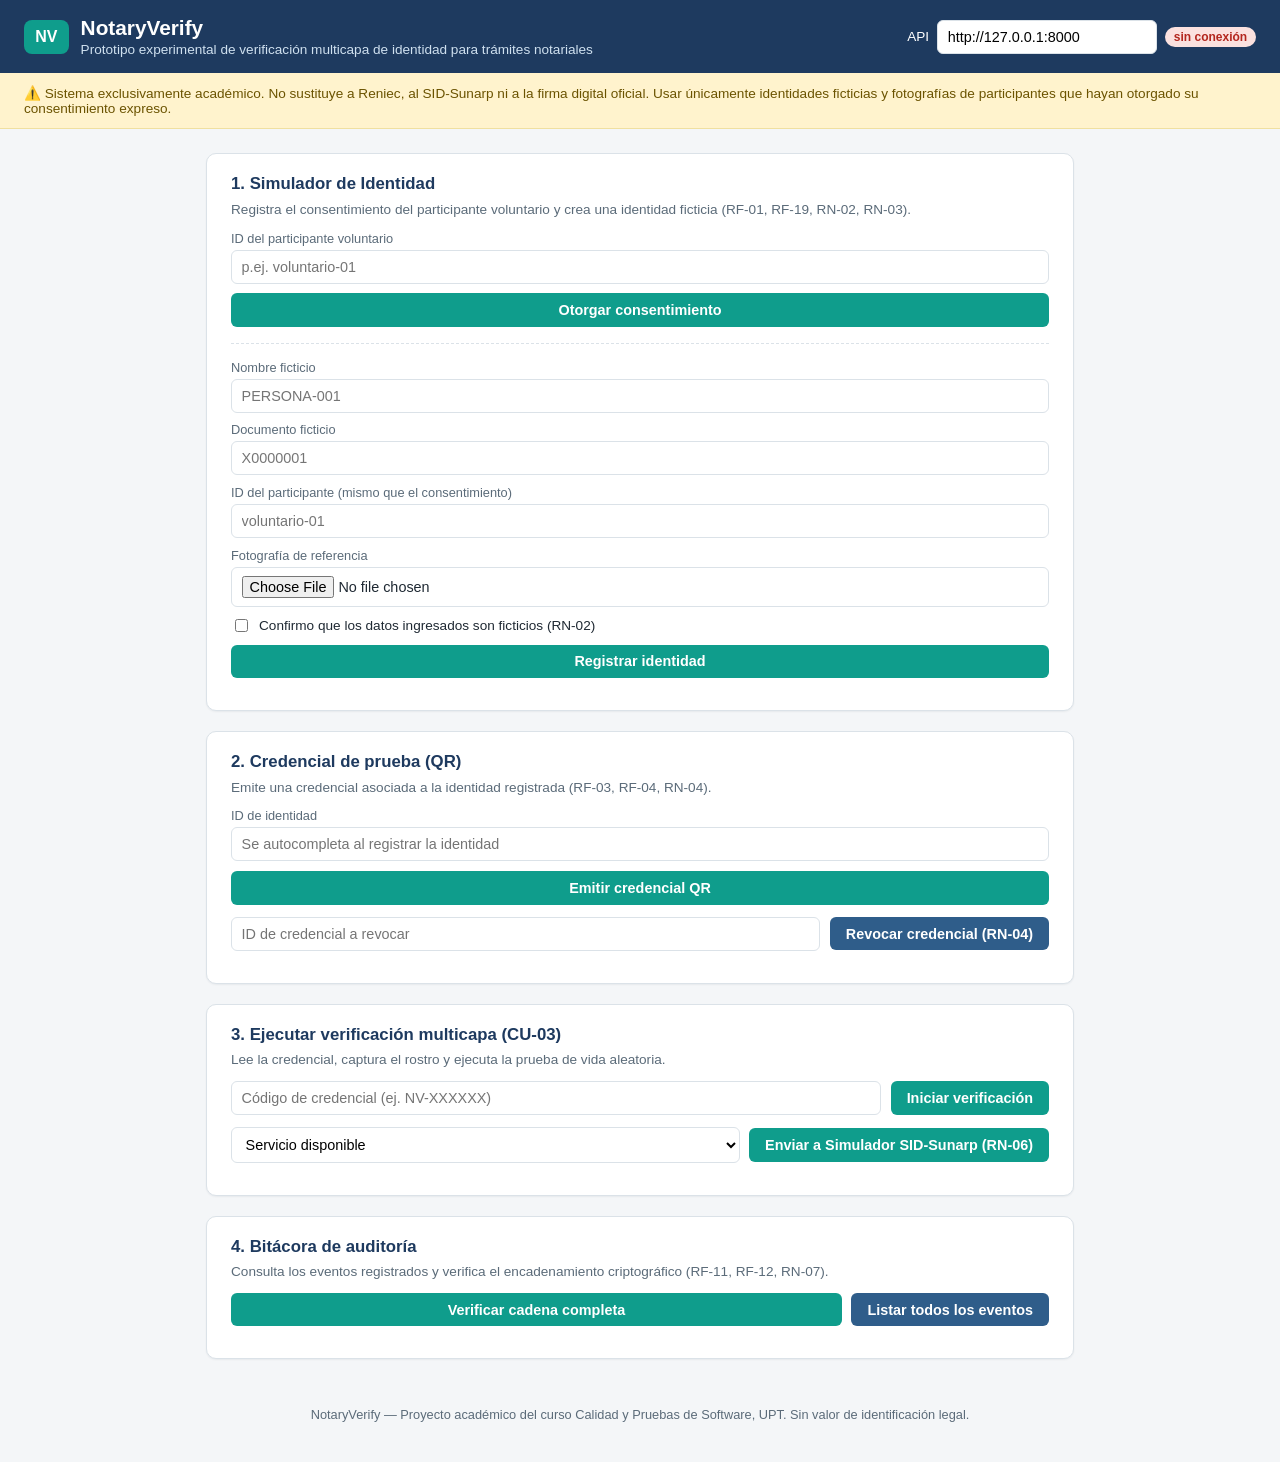
==== frontend/index.html @ 85e8c615 "Implementar NotaryVerify: backend FastAPI y frontend web Simulador de Identidad, credenciales QR, re" ====
<!doctype html>
<html lang="es">
<head>
<meta charset="utf-8" />
<meta name="viewport" content="width=device-width, initial-scale=1" />
<title>NotaryVerify — Panel de pruebas</title>
<link rel="stylesheet" href="styles.css" />
</head>
<body>
<header class="cabecera">
  <div class="cabecera__marca">
    <span class="cabecera__logo">NV</span>
    <div>
      <h1>NotaryVerify</h1>
      <p>Prototipo experimental de verificación multicapa de identidad para trámites notariales</p>
    </div>
  </div>
  <div class="cabecera__api">
    <label for="api-base">API</label>
    <input id="api-base" type="text" value="http://127.0.0.1:8000" />
    <span id="estado-api" class="badge badge--pendiente">sin comprobar</span>
  </div>
</header>

<div class="aviso">
  ⚠️ Sistema exclusivamente académico. No sustituye a Reniec, al SID-Sunarp ni a la firma
  digital oficial. Usar únicamente identidades ficticias y fotografías de participantes que
  hayan otorgado su consentimiento expreso.
</div>

<main class="contenedor">

  <!-- 1. Consentimiento + Identidad -->
  <section class="tarjeta" id="seccion-identidad">
    <h2>1. Simulador de Identidad</h2>
    <p class="ayuda">Registra el consentimiento del participante voluntario y crea una identidad ficticia (RF-01, RF-19, RN-02, RN-03).</p>

    <form id="form-consentimiento" class="formulario">
      <div class="campo">
        <label>ID del participante voluntario</label>
        <input name="id_participante" required placeholder="p.ej. voluntario-01" />
      </div>
      <button type="submit">Otorgar consentimiento</button>
    </form>

    <hr />

    <form id="form-identidad" class="formulario" enctype="multipart/form-data">
      <div class="campo">
        <label>Nombre ficticio</label>
        <input name="nombre_ficticio" required placeholder="PERSONA-001" />
      </div>
      <div class="campo">
        <label>Documento ficticio</label>
        <input name="documento_ficticio" required placeholder="X0000001" />
      </div>
      <div class="campo">
        <label>ID del participante (mismo que el consentimiento)</label>
        <input name="id_participante" required placeholder="voluntario-01" />
      </div>
      <div class="campo">
        <label>Fotografía de referencia</label>
        <input name="imagen_referencia" type="file" accept="image/*" required />
      </div>
      <label class="checkbox">
        <input type="checkbox" name="confirmo_dato_ficticio" required />
        Confirmo que los datos ingresados son ficticios (RN-02)
      </label>
      <button type="submit">Registrar identidad</button>
    </form>

    <div id="resultado-identidad" class="resultado"></div>
  </section>

  <!-- 2. Credencial -->
  <section class="tarjeta" id="seccion-credencial">
    <h2>2. Credencial de prueba (QR)</h2>
    <p class="ayuda">Emite una credencial asociada a la identidad registrada (RF-03, RF-04, RN-04).</p>

    <form id="form-credencial" class="formulario">
      <div class="campo">
        <label>ID de identidad</label>
        <input name="id_identidad" id="input-id-identidad" required placeholder="Se autocompleta al registrar la identidad" />
      </div>
      <button type="submit">Emitir credencial QR</button>
    </form>

    <div id="resultado-credencial" class="resultado"></div>
    <img id="imagen-qr" class="qr" alt="Código QR de la credencial" hidden />

    <form id="form-revocar" class="formulario formulario--linea">
      <input name="id_credencial" id="input-id-credencial" placeholder="ID de credencial a revocar" />
      <button type="submit" class="boton-secundario">Revocar credencial (RN-04)</button>
    </form>
  </section>

  <!-- 3. Verificación multicapa -->
  <section class="tarjeta" id="seccion-verificacion">
    <h2>3. Ejecutar verificación multicapa (CU-03)</h2>
    <p class="ayuda">Lee la credencial, captura el rostro y ejecuta la prueba de vida aleatoria.</p>

    <form id="form-iniciar-sesion" class="formulario formulario--linea">
      <input name="codigo_credencial" id="input-codigo-credencial" required placeholder="Código de credencial (ej. NV-XXXXXX)" />
      <button type="submit">Iniciar verificación</button>
    </form>

    <div id="panel-sesion" hidden>
      <p>Sesión activa: <code id="texto-id-sesion"></code></p>

      <div class="paso">
        <h3>Paso A — Captura facial</h3>
        <input id="input-rostro" type="file" accept="image/*" />
        <button id="boton-rostro" type="button">Enviar rostro</button>
      </div>

      <div class="paso">
        <h3>Paso B — Prueba de vida</h3>
        <select id="select-accion">
          <option value="PARPADEO">Parpadeo (ojos cerrados)</option>
          <option value="GIRO_IZQUIERDA">Giro de rostro — izquierda</option>
          <option value="GIRO_DERECHA">Giro de rostro — derecha</option>
        </select>
        <input id="input-prueba-vida" type="file" accept="image/*" />
        <button id="boton-prueba-vida" type="button">Enviar prueba de vida</button>
      </div>
    </div>

    <div id="resultado-verificacion" class="resultado"></div>

    <form id="form-tramite" class="formulario formulario--linea">
      <select id="select-escenario">
        <option value="DISPONIBLE">Servicio disponible</option>
        <option value="RECHAZADO">Trámite rechazado</option>
        <option value="SERVICIO_NO_DISPONIBLE">Servicio no disponible</option>
        <option value="TIEMPO_AGOTADO">Tiempo de espera agotado</option>
      </select>
      <button type="submit">Enviar a Simulador SID-Sunarp (RN-06)</button>
    </form>
    <div id="resultado-tramite" class="resultado"></div>
  </section>

  <!-- 4. Auditoría -->
  <section class="tarjeta" id="seccion-auditoria">
    <h2>4. Bitácora de auditoría</h2>
    <p class="ayuda">Consulta los eventos registrados y verifica el encadenamiento criptográfico (RF-11, RF-12, RN-07).</p>

    <div class="formulario formulario--linea">
      <button id="boton-verificar-cadena" type="button">Verificar cadena completa</button>
      <button id="boton-listar-eventos" type="button" class="boton-secundario">Listar todos los eventos</button>
    </div>

    <div id="resultado-cadena" class="resultado"></div>

    <table id="tabla-eventos" class="tabla" hidden>
      <thead>
        <tr>
          <th>#</th>
          <th>Sesión</th>
          <th>Tipo de evento</th>
          <th>Hash anterior</th>
          <th>Hash actual</th>
          <th>Fecha</th>
        </tr>
      </thead>
      <tbody></tbody>
    </table>
  </section>

</main>

<footer class="pie">
  NotaryVerify — Proyecto académico del curso Calidad y Pruebas de Software, UPT.
  Sin valor de identificación legal.
</footer>

<script src="app.js"></script>
</body>
</html>
---- frontend/styles.css ----
:root {
  --azul: #1e3a5f;
  --azul-claro: #2f5d8a;
  --acento: #0f9d8c;
  --fondo: #f4f6f8;
  --tarjeta: #ffffff;
  --borde: #dbe2e8;
  --texto: #1f2933;
  --texto-suave: #5b6b79;
  --ok: #1a7f4b;
  --error: #b3261e;
  --pendiente: #8a6d00;
  --radio: 10px;
}

* {
  box-sizing: border-box;
}

body {
  margin: 0;
  font-family: "Segoe UI", Roboto, Arial, sans-serif;
  background: var(--fondo);
  color: var(--texto);
}

.cabecera {
  display: flex;
  justify-content: space-between;
  align-items: center;
  flex-wrap: wrap;
  gap: 1rem;
  background: var(--azul);
  color: #fff;
  padding: 1rem 1.5rem;
}

.cabecera__marca {
  display: flex;
  align-items: center;
  gap: 0.75rem;
}

.cabecera__logo {
  background: var(--acento);
  color: #fff;
  font-weight: 700;
  border-radius: 8px;
  padding: 0.5rem 0.7rem;
}

.cabecera h1 {
  margin: 0;
  font-size: 1.3rem;
}

.cabecera p {
  margin: 0.15rem 0 0;
  font-size: 0.85rem;
  color: #cfe0ef;
}

.cabecera__api {
  display: flex;
  align-items: center;
  gap: 0.5rem;
  font-size: 0.85rem;
}

.cabecera__api input {
  padding: 0.35rem 0.5rem;
  border-radius: 6px;
  border: none;
  width: 220px;
}

.badge {
  padding: 0.2rem 0.55rem;
  border-radius: 999px;
  font-size: 0.75rem;
  font-weight: 600;
}

.badge--pendiente { background: #fff3cd; color: var(--pendiente); }
.badge--ok { background: #d6f5e3; color: var(--ok); }
.badge--error { background: #fbe1df; color: var(--error); }

.aviso {
  background: #fff3cd;
  color: #6b5300;
  padding: 0.75rem 1.5rem;
  font-size: 0.85rem;
  border-bottom: 1px solid #f0e0a0;
}

.contenedor {
  max-width: 900px;
  margin: 1.5rem auto;
  padding: 0 1rem;
  display: flex;
  flex-direction: column;
  gap: 1.25rem;
}

.tarjeta {
  background: var(--tarjeta);
  border: 1px solid var(--borde);
  border-radius: var(--radio);
  padding: 1.25rem 1.5rem;
  box-shadow: 0 1px 2px rgba(16, 30, 45, 0.06);
}

.tarjeta h2 {
  margin-top: 0;
  color: var(--azul);
  font-size: 1.05rem;
}

.ayuda {
  color: var(--texto-suave);
  font-size: 0.85rem;
  margin-top: -0.4rem;
}

.formulario {
  display: grid;
  gap: 0.6rem;
  margin: 0.75rem 0;
}

.formulario--linea {
  grid-template-columns: 1fr auto;
  align-items: center;
}

.campo {
  display: flex;
  flex-direction: column;
  gap: 0.25rem;
}

.campo label {
  font-size: 0.8rem;
  color: var(--texto-suave);
}

input[type="text"],
input:not([type]),
input[type="file"],
select {
  padding: 0.5rem 0.6rem;
  border: 1px solid var(--borde);
  border-radius: 6px;
  font-size: 0.9rem;
  background: #fff;
}

.checkbox {
  display: flex;
  align-items: center;
  gap: 0.5rem;
  font-size: 0.85rem;
}

button {
  background: var(--acento);
  color: #fff;
  border: none;
  border-radius: 6px;
  padding: 0.55rem 1rem;
  font-size: 0.9rem;
  cursor: pointer;
  font-weight: 600;
}

button:hover {
  filter: brightness(1.05);
}

.boton-secundario {
  background: var(--azul-claro);
}

hr {
  border: none;
  border-top: 1px dashed var(--borde);
  margin: 1rem 0;
}

.resultado {
  margin-top: 0.75rem;
  font-size: 0.85rem;
  white-space: pre-wrap;
  background: #f8fafc;
  border: 1px solid var(--borde);
  border-radius: 6px;
  padding: 0.6rem 0.75rem;
  min-height: 1.2rem;
}

.resultado:empty {
  display: none;
}

.resultado--ok {
  border-color: #b7e4c7;
  background: #eefbf3;
}

.resultado--error {
  border-color: #f2b8b5;
  background: #fdecea;
}

.qr {
  width: 160px;
  height: 160px;
  margin-top: 0.5rem;
  border: 1px solid var(--borde);
  border-radius: 6px;
}

.paso {
  border-top: 1px solid var(--borde);
  padding-top: 0.75rem;
  margin-top: 0.75rem;
  display: flex;
  flex-wrap: wrap;
  align-items: center;
  gap: 0.6rem;
}

.paso h3 {
  width: 100%;
  margin: 0 0 0.25rem;
  font-size: 0.9rem;
  color: var(--azul);
}

.tabla {
  width: 100%;
  border-collapse: collapse;
  margin-top: 0.75rem;
  font-size: 0.78rem;
}

.tabla th,
.tabla td {
  border: 1px solid var(--borde);
  padding: 0.4rem 0.5rem;
  text-align: left;
  word-break: break-all;
}

.tabla th {
  background: #eef2f6;
}

.pie {
  text-align: center;
  color: var(--texto-suave);
  font-size: 0.8rem;
  padding: 1.5rem 1rem 2.5rem;
}
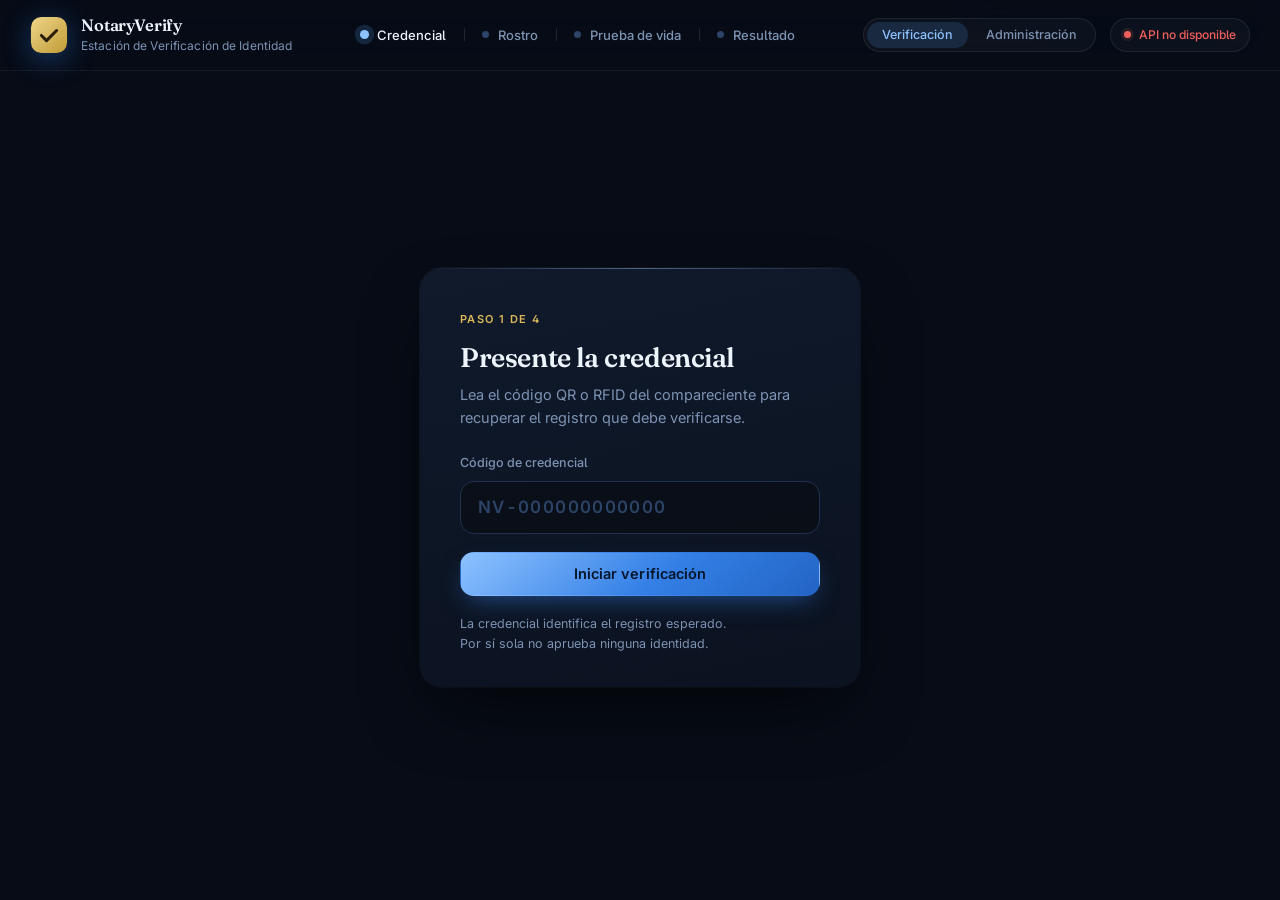
==== commit 5a3029f6: "chore: bootstrap profesional de NotaryVerify" ====
--- a/frontend/index.html
+++ b/frontend/index.html
@@ -3,175 +3,504 @@
 <head>
 <meta charset="utf-8" />
 <meta name="viewport" content="width=device-width, initial-scale=1" />
-<title>NotaryVerify — Panel de pruebas</title>
-<link rel="stylesheet" href="styles.css" />
+<title>NotaryVerify — Estación de Verificación</title>
+<link rel="preconnect" href="https://fonts.googleapis.com" />
+<link rel="preconnect" href="https://fonts.gstatic.com" crossorigin />
+<link href="https://fonts.googleapis.com/css2?family=Inter:wght@400;500;600;700&family=Fraunces:opsz,wght@9..144,500;9..144,600&display=swap" rel="stylesheet" />
+<link rel="stylesheet" href="estilos.css" />
 </head>
 <body>
-<header class="cabecera">
-  <div class="cabecera__marca">
-    <span class="cabecera__logo">NV</span>
-    <div>
-      <h1>NotaryVerify</h1>
-      <p>Prototipo experimental de verificación multicapa de identidad para trámites notariales</p>
+
+<div class="resplandor" aria-hidden="true"></div>
+
+<header class="barra">
+  <div class="marca">
+    <svg class="marca__sello" viewBox="0 0 40 40" aria-hidden="true">
+      <defs>
+        <linearGradient id="gradSello" x1="0" y1="0" x2="1" y2="1">
+          <stop offset="0%" stop-color="#f0d68a" />
+          <stop offset="100%" stop-color="#c09b36" />
+        </linearGradient>
+      </defs>
+      <rect x="1" y="1" width="38" height="38" rx="11" fill="url(#gradSello)" />
+      <path d="M12 20.5l5.4 5.4L28 15.3" fill="none" stroke="#2a1f06"
+            stroke-width="3.2" stroke-linecap="round" stroke-linejoin="round" />
+    </svg>
+    <div class="marca__texto">
+      <strong>NotaryVerify</strong>
+      <span>Estación de Verificación de Identidad</span>
     </div>
   </div>
-  <div class="cabecera__api">
-    <label for="api-base">API</label>
-    <input id="api-base" type="text" value="http://127.0.0.1:8000" />
-    <span id="estado-api" class="badge badge--pendiente">sin comprobar</span>
+
+  <ol class="pasos" id="pasos">
+    <li class="paso" data-paso="1"><i class="paso__punto"></i><span>Credencial</span></li>
+    <li class="paso" data-paso="2"><i class="paso__punto"></i><span>Rostro</span></li>
+    <li class="paso" data-paso="3"><i class="paso__punto"></i><span>Prueba de vida</span></li>
+    <li class="paso" data-paso="4"><i class="paso__punto"></i><span>Resultado</span></li>
+  </ol>
+
+  <div class="barra__final">
+    <div class="modos" role="tablist">
+      <button class="modo modo--activo" id="modo-verificar" role="tab">Verificación</button>
+      <button class="modo" id="modo-administrar" role="tab">Administración</button>
+    </div>
+    <div class="conexion" id="conexion">
+      <span class="conexion__punto"></span>
+      <span id="texto-api">conectando</span>
+    </div>
   </div>
 </header>
 
-<div class="aviso">
-  ⚠️ Sistema exclusivamente académico. No sustituye a Reniec, al SID-Sunarp ni a la firma
-  digital oficial. Usar únicamente identidades ficticias y fotografías de participantes que
-  hayan otorgado su consentimiento expreso.
-</div>
-
-<main class="contenedor">
-
-  <!-- 1. Consentimiento + Identidad -->
-  <section class="tarjeta" id="seccion-identidad">
-    <h2>1. Simulador de Identidad</h2>
-    <p class="ayuda">Registra el consentimiento del participante voluntario y crea una identidad ficticia (RF-01, RF-19, RN-02, RN-03).</p>
-
-    <form id="form-consentimiento" class="formulario">
-      <div class="campo">
-        <label>ID del participante voluntario</label>
-        <input name="id_participante" required placeholder="p.ej. voluntario-01" />
-      </div>
-      <button type="submit">Otorgar consentimiento</button>
-    </form>
-
-    <hr />
-
-    <form id="form-identidad" class="formulario" enctype="multipart/form-data">
-      <div class="campo">
-        <label>Nombre ficticio</label>
-        <input name="nombre_ficticio" required placeholder="PERSONA-001" />
-      </div>
-      <div class="campo">
-        <label>Documento ficticio</label>
-        <input name="documento_ficticio" required placeholder="X0000001" />
-      </div>
-      <div class="campo">
-        <label>ID del participante (mismo que el consentimiento)</label>
-        <input name="id_participante" required placeholder="voluntario-01" />
-      </div>
-      <div class="campo">
-        <label>Fotografía de referencia</label>
-        <input name="imagen_referencia" type="file" accept="image/*" required />
-      </div>
-      <label class="checkbox">
-        <input type="checkbox" name="confirmo_dato_ficticio" required />
-        Confirmo que los datos ingresados son ficticios (RN-02)
+<main class="escenario">
+
+  <!-- ══════════════ PASO 1 · CREDENCIAL ══════════════ -->
+  <section class="pantalla pantalla--activa" id="pantalla-credencial">
+    <div class="panel panel--angosto">
+      <span class="etiqueta">Paso 1 de 4</span>
+      <h1 class="titulo">Presente la credencial</h1>
+      <p class="guia">Lea el código QR o RFID del compareciente para recuperar el registro que debe verificarse.</p>
+
+      <label class="campo">
+        <span class="campo__nombre">Código de credencial</span>
+        <input id="entrada-codigo" type="text" placeholder="NV-000000000000"
+               autocomplete="off" spellcheck="false" />
       </label>
-      <button type="submit">Registrar identidad</button>
-    </form>
-
-    <div id="resultado-identidad" class="resultado"></div>
+
+      <p class="alerta" id="error-credencial" hidden></p>
+
+      <button class="boton boton--principal boton--ancho" id="boton-iniciar">
+        <span class="boton__texto">Iniciar verificación</span>
+      </button>
+
+      <p class="pie">La credencial identifica el registro esperado.<br />Por sí sola no aprueba ninguna identidad.</p>
+    </div>
   </section>
 
-  <!-- 2. Credencial -->
-  <section class="tarjeta" id="seccion-credencial">
-    <h2>2. Credencial de prueba (QR)</h2>
-    <p class="ayuda">Emite una credencial asociada a la identidad registrada (RF-03, RF-04, RN-04).</p>
-
-    <form id="form-credencial" class="formulario">
-      <div class="campo">
-        <label>ID de identidad</label>
-        <input name="id_identidad" id="input-id-identidad" required placeholder="Se autocompleta al registrar la identidad" />
-      </div>
-      <button type="submit">Emitir credencial QR</button>
-    </form>
-
-    <div id="resultado-credencial" class="resultado"></div>
-    <img id="imagen-qr" class="qr" alt="Código QR de la credencial" hidden />
-
-    <form id="form-revocar" class="formulario formulario--linea">
-      <input name="id_credencial" id="input-id-credencial" placeholder="ID de credencial a revocar" />
-      <button type="submit" class="boton-secundario">Revocar credencial (RN-04)</button>
-    </form>
+  <!-- ══════════════ PASO 2 · ROSTRO ══════════════ -->
+  <section class="pantalla" id="pantalla-rostro">
+    <div class="panel panel--captura">
+
+      <div class="visor" id="visor-rostro">
+        <video id="video-rostro" class="visor__video" autoplay playsinline muted></video>
+        <svg class="visor__guia" viewBox="0 0 400 300" preserveAspectRatio="none" aria-hidden="true">
+          <mask id="mascaraRostro">
+            <rect width="400" height="300" fill="#fff" />
+            <ellipse cx="200" cy="143" rx="86" ry="116" fill="#000" />
+          </mask>
+          <rect width="400" height="300" fill="rgba(4,8,16,.62)" mask="url(#mascaraRostro)" />
+          <ellipse cx="200" cy="143" rx="86" ry="116" class="visor__ovalo" />
+        </svg>
+        <div class="visor__esquinas" aria-hidden="true"><i></i><i></i><i></i><i></i></div>
+        <div class="visor__barrido" aria-hidden="true"></div>
+
+        <div class="visor__caido" id="sin-camara-rostro" hidden>
+          <strong>Cámara no disponible</strong>
+          <p class="pie" id="motivo-camara-rostro"></p>
+          <label class="boton boton--sutil">
+            Subir una fotografía
+            <input type="file" accept="image/*" id="archivo-rostro" hidden />
+          </label>
+        </div>
+      </div>
+
+      <div class="lateral">
+        <span class="etiqueta">Paso 2 de 4</span>
+        <h1 class="titulo">Captura facial</h1>
+        <p class="guia">Sitúe el rostro dentro del óvalo, de frente y con buena iluminación.</p>
+
+        <ul class="consejos">
+          <li>Retire gafas oscuras, gorras o mascarillas</li>
+          <li>Evite contraluces y sombras marcadas</li>
+          <li>Mire directamente a la cámara</li>
+        </ul>
+
+        <p class="alerta" id="error-rostro" hidden></p>
+
+        <div class="lateral__acciones">
+          <button class="boton boton--principal boton--ancho" id="boton-capturar-rostro">
+            <span class="boton__texto">Capturar rostro</span>
+          </button>
+          <button class="boton boton--fantasma boton--ancho" data-volver>Cancelar</button>
+        </div>
+      </div>
+
+    </div>
   </section>
 
-  <!-- 3. Verificación multicapa -->
-  <section class="tarjeta" id="seccion-verificacion">
-    <h2>3. Ejecutar verificación multicapa (CU-03)</h2>
-    <p class="ayuda">Lee la credencial, captura el rostro y ejecuta la prueba de vida aleatoria.</p>
-
-    <form id="form-iniciar-sesion" class="formulario formulario--linea">
-      <input name="codigo_credencial" id="input-codigo-credencial" required placeholder="Código de credencial (ej. NV-XXXXXX)" />
-      <button type="submit">Iniciar verificación</button>
-    </form>
-
-    <div id="panel-sesion" hidden>
-      <p>Sesión activa: <code id="texto-id-sesion"></code></p>
-
-      <div class="paso">
-        <h3>Paso A — Captura facial</h3>
-        <input id="input-rostro" type="file" accept="image/*" />
-        <button id="boton-rostro" type="button">Enviar rostro</button>
-      </div>
-
-      <div class="paso">
-        <h3>Paso B — Prueba de vida</h3>
-        <select id="select-accion">
-          <option value="PARPADEO">Parpadeo (ojos cerrados)</option>
-          <option value="GIRO_IZQUIERDA">Giro de rostro — izquierda</option>
-          <option value="GIRO_DERECHA">Giro de rostro — derecha</option>
-        </select>
-        <input id="input-prueba-vida" type="file" accept="image/*" />
-        <button id="boton-prueba-vida" type="button">Enviar prueba de vida</button>
-      </div>
-    </div>
-
-    <div id="resultado-verificacion" class="resultado"></div>
-
-    <form id="form-tramite" class="formulario formulario--linea">
-      <select id="select-escenario">
-        <option value="DISPONIBLE">Servicio disponible</option>
-        <option value="RECHAZADO">Trámite rechazado</option>
-        <option value="SERVICIO_NO_DISPONIBLE">Servicio no disponible</option>
-        <option value="TIEMPO_AGOTADO">Tiempo de espera agotado</option>
-      </select>
-      <button type="submit">Enviar a Simulador SID-Sunarp (RN-06)</button>
-    </form>
-    <div id="resultado-tramite" class="resultado"></div>
+  <!-- ══════════════ PASO 3 · PRUEBA DE VIDA ══════════════ -->
+  <section class="pantalla" id="pantalla-vida">
+    <div class="panel panel--captura">
+
+      <div class="visor" id="visor-vida">
+        <video id="video-vida" class="visor__video" autoplay playsinline muted></video>
+        <svg class="visor__guia" viewBox="0 0 400 300" preserveAspectRatio="none" aria-hidden="true">
+          <mask id="mascaraVida">
+            <rect width="400" height="300" fill="#fff" />
+            <ellipse cx="200" cy="143" rx="86" ry="116" fill="#000" />
+          </mask>
+          <rect width="400" height="300" fill="rgba(4,8,16,.62)" mask="url(#mascaraVida)" />
+          <ellipse cx="200" cy="143" rx="86" ry="116" class="visor__ovalo" />
+        </svg>
+        <div class="visor__esquinas" aria-hidden="true"><i></i><i></i><i></i><i></i></div>
+
+        <div class="cuenta" id="cuenta" hidden>
+          <svg class="cuenta__anillo" viewBox="0 0 120 120" aria-hidden="true">
+            <circle class="cuenta__pista" cx="60" cy="60" r="52" />
+            <circle class="cuenta__avance" cx="60" cy="60" r="52" id="cuenta-avance" />
+          </svg>
+          <span class="cuenta__cifra" id="cuenta-cifra">3</span>
+          <span class="cuenta__orden" id="cuenta-orden" hidden></span>
+        </div>
+
+        <div class="visor__caido" id="sin-camara-vida" hidden>
+          <strong>Cámara no disponible</strong>
+          <p class="pie" id="motivo-camara-vida"></p>
+          <label class="boton boton--sutil">
+            Subir una fotografía
+            <input type="file" accept="image/*" id="archivo-vida" hidden />
+          </label>
+        </div>
+      </div>
+
+      <div class="lateral">
+        <span class="etiqueta">Paso 3 de 4</span>
+        <h1 class="titulo">Prueba de vida</h1>
+        <p class="guia">El sistema solicita una acción elegida al azar. Realícela cuando el contador llegue a cero.</p>
+
+        <div class="desafio">
+          <span class="desafio__cabecera">
+            <i class="desafio__chispa"></i> Acción solicitada
+          </span>
+          <strong class="desafio__accion" id="texto-accion">—</strong>
+          <span class="desafio__detalle" id="detalle-accion"></span>
+        </div>
+
+        <p class="alerta" id="error-vida" hidden></p>
+
+        <div class="lateral__acciones">
+          <button class="boton boton--principal boton--ancho" id="boton-ejecutar-vida">
+            <span class="boton__texto">Comenzar</span>
+          </button>
+          <button class="boton boton--fantasma boton--ancho" id="boton-otra-accion">Sortear otra acción</button>
+        </div>
+      </div>
+
+    </div>
   </section>
 
-  <!-- 4. Auditoría -->
-  <section class="tarjeta" id="seccion-auditoria">
-    <h2>4. Bitácora de auditoría</h2>
-    <p class="ayuda">Consulta los eventos registrados y verifica el encadenamiento criptográfico (RF-11, RF-12, RN-07).</p>
-
-    <div class="formulario formulario--linea">
-      <button id="boton-verificar-cadena" type="button">Verificar cadena completa</button>
-      <button id="boton-listar-eventos" type="button" class="boton-secundario">Listar todos los eventos</button>
-    </div>
-
-    <div id="resultado-cadena" class="resultado"></div>
-
-    <table id="tabla-eventos" class="tabla" hidden>
-      <thead>
-        <tr>
-          <th>#</th>
-          <th>Sesión</th>
-          <th>Tipo de evento</th>
-          <th>Hash anterior</th>
-          <th>Hash actual</th>
-          <th>Fecha</th>
-        </tr>
-      </thead>
-      <tbody></tbody>
-    </table>
+  <!-- ══════════════ PASO 4 · RESULTADO ══════════════ -->
+  <section class="pantalla" id="pantalla-resultado">
+    <div class="panel panel--veredicto" id="veredicto">
+      <span class="etiqueta">Paso 4 de 4 · Resultado</span>
+
+      <div class="sello" id="sello">
+        <svg class="sello__anillo" viewBox="0 0 120 120" aria-hidden="true">
+          <circle class="sello__aro" cx="60" cy="60" r="54" />
+        </svg>
+        <span class="sello__glifo" id="sello-glifo"></span>
+      </div>
+
+      <h1 class="titulo titulo--veredicto" id="veredicto-titulo">—</h1>
+      <p class="guia guia--centro" id="veredicto-motivo"></p>
+
+      <ul class="factores" id="factores"></ul>
+
+      <details class="expediente">
+        <summary>Detalle de la sesión</summary>
+        <dl id="detalle-lista"></dl>
+      </details>
+
+      <button class="boton boton--principal boton--ancho" id="boton-nueva">
+        <span class="boton__texto">Nueva verificación</span>
+      </button>
+
+      <p class="pie pie--legal">
+        Prototipo académico. Un resultado favorable significa únicamente que se superaron
+        los mecanismos experimentales configurados; no tiene valor de identificación legal.
+      </p>
+    </div>
   </section>
 
+  <!-- ══════════════ ADMINISTRACIÓN ══════════════ -->
+  <section class="pantalla" id="pantalla-admin">
+    <div class="admin">
+
+      <nav class="subnav" role="tablist">
+        <button class="subnav__ficha subnav__ficha--activa" data-seccion="identidades" role="tab">
+          Identidades <span class="subnav__cifra" id="cifra-identidades">—</span>
+        </button>
+        <button class="subnav__ficha" data-seccion="credenciales" role="tab">
+          Credenciales <span class="subnav__cifra" id="cifra-credenciales">—</span>
+        </button>
+        <button class="subnav__ficha" data-seccion="auditoria" role="tab">Auditoría</button>
+      </nav>
+
+      <!-- ───── Identidades ───── -->
+      <div class="seccion seccion--activa" id="seccion-identidades">
+        <div class="panel panel--admin">
+
+          <!-- Vista: padrón -->
+          <div class="vista vista--activa" id="vista-padron">
+            <div class="cabecera-panel">
+              <div>
+                <span class="etiqueta">Padrón</span>
+                <h2 class="titulo">Identidades registradas</h2>
+                <p class="guia">Una identidad pasa a BLOQUEADA tras tres verificaciones fallidas consecutivas (RN-05).</p>
+              </div>
+              <div class="acciones--cabecera">
+                <button class="boton boton--sutil boton--compacto" id="boton-refrescar-padron">
+                  <span class="boton__texto">Actualizar</span>
+                </button>
+                <button class="boton boton--principal boton--compacto" id="boton-nueva-identidad">
+                  <span class="boton__texto">Registrar identidad</span>
+                </button>
+              </div>
+            </div>
+
+            <div class="tabla-envoltura tabla-envoltura--alta" id="padron-envoltura" hidden>
+              <table class="tabla tabla--padron">
+                <thead>
+                  <tr>
+                    <th>Nombre ficticio</th>
+                    <th>Documento</th>
+                    <th>Estado</th>
+                    <th class="tabla__centro">Credenciales</th>
+                    <th>Registrada</th>
+                    <th class="tabla__derecha">Acciones</th>
+                  </tr>
+                </thead>
+                <tbody id="padron-filas"></tbody>
+              </table>
+            </div>
+
+            <p class="alerta" id="error-padron" hidden></p>
+            <p class="vacio" id="padron-vacio" hidden>
+              Todavía no hay identidades registradas. Use «Registrar identidad» para crear la primera.
+            </p>
+          </div>
+
+          <!-- Vista: enrolamiento -->
+          <div class="vista" id="vista-enrolar">
+            <div class="cabecera-panel">
+              <div>
+                <span class="etiqueta">Enrolamiento</span>
+                <h2 class="titulo">Registrar identidad</h2>
+                <p class="guia">Toda muestra biométrica exige el consentimiento expreso del participante.</p>
+              </div>
+              <button class="boton boton--fantasma boton--compacto" id="boton-cancelar-enrolar">Volver al padrón</button>
+            </div>
+
+            <div class="formulario">
+              <div class="tramo">
+                <span class="tramo__num">1</span>
+                <div class="tramo__cuerpo">
+                  <h3 class="tramo__titulo">Consentimiento del participante</h3>
+                  <div class="pareja">
+                    <label class="campo">
+                      <span class="campo__nombre">ID del participante voluntario</span>
+                      <input id="adm-participante" type="text" placeholder="VOLUNTARIO-01" autocomplete="off" />
+                    </label>
+                    <label class="campo">
+                      <span class="campo__nombre">Alcance del consentimiento</span>
+                      <input id="adm-alcance" type="text" value="PRUEBAS ACADEMICAS NOTARYVERIFY 2026-II" autocomplete="off" />
+                    </label>
+                  </div>
+                  <button class="boton boton--sutil" id="boton-consentimiento">
+                    <span class="boton__texto">Otorgar consentimiento</span>
+                  </button>
+                </div>
+              </div>
+
+              <div class="tramo">
+                <span class="tramo__num">2</span>
+                <div class="tramo__cuerpo">
+                  <h3 class="tramo__titulo">Datos e imagen de referencia</h3>
+                  <div class="enrolar">
+                    <div class="enrolar__datos">
+                      <div class="pareja">
+                        <label class="campo">
+                          <span class="campo__nombre">Nombre ficticio</span>
+                          <input id="adm-nombre" type="text" placeholder="PERSONA-001" autocomplete="off" />
+                        </label>
+                        <label class="campo">
+                          <span class="campo__nombre">Documento ficticio</span>
+                          <input id="adm-documento" type="text" placeholder="00000001" autocomplete="off" />
+                        </label>
+                      </div>
+                      <label class="marca-verificacion">
+                        <input type="checkbox" id="adm-ficticio" />
+                        <span>Confirmo que los datos son ficticios y que el participante otorgó su consentimiento</span>
+                      </label>
+                    </div>
+
+                    <div class="enrolar__camara">
+                      <span class="campo__nombre">Fotografía de referencia</span>
+                      <div class="visor visor--miniatura" id="visor-enrolar">
+                        <video id="video-enrolar" class="visor__video" autoplay playsinline muted></video>
+                        <img class="visor__tomada" id="foto-tomada" alt="Fotografía capturada" hidden />
+                        <div class="visor__caido" id="sin-camara-enrolar" hidden>
+                          <strong>Sin cámara</strong>
+                          <p class="pie" id="motivo-camara-enrolar"></p>
+                        </div>
+                      </div>
+                      <div class="acciones--par">
+                        <button class="boton boton--sutil boton--compacto" id="boton-tomar-foto">
+                          <span class="boton__texto">Tomar fotografía</span>
+                        </button>
+                        <label class="boton boton--fantasma boton--compacto">
+                          Subir archivo
+                          <input type="file" accept="image/*" id="adm-archivo" hidden />
+                        </label>
+                      </div>
+                    </div>
+                  </div>
+                </div>
+              </div>
+            </div>
+
+            <p class="alerta" id="error-admin-identidad" hidden></p>
+            <p class="exito" id="ok-admin-identidad" hidden></p>
+
+            <button class="boton boton--principal boton--ancho" id="boton-registrar-identidad">
+              <span class="boton__texto">Registrar identidad</span>
+            </button>
+          </div>
+
+        </div>
+      </div>
+
+      <!-- ───── Credenciales ───── -->
+      <div class="seccion" id="seccion-credenciales">
+        <div class="panel panel--admin">
+
+          <!-- Vista: listado -->
+          <div class="vista vista--activa" id="vista-credenciales">
+            <div class="cabecera-panel">
+              <div>
+                <span class="etiqueta">Listado</span>
+                <h2 class="titulo">Credenciales emitidas</h2>
+                <p class="guia">Una credencial revocada nunca habilita una verificación (RN-04).</p>
+              </div>
+              <div class="acciones--cabecera">
+                <button class="boton boton--sutil boton--compacto" id="boton-refrescar-credenciales">
+                  <span class="boton__texto">Actualizar</span>
+                </button>
+                <button class="boton boton--principal boton--compacto" id="boton-nueva-credencial">
+                  <span class="boton__texto">Emitir credencial</span>
+                </button>
+              </div>
+            </div>
+
+            <div class="tabla-envoltura tabla-envoltura--alta" id="credenciales-envoltura" hidden>
+              <table class="tabla">
+                <thead>
+                  <tr>
+                    <th>Código</th>
+                    <th>Identidad</th>
+                    <th>Tipo</th>
+                    <th>Estado</th>
+                    <th>Emitida</th>
+                    <th class="tabla__derecha">Acciones</th>
+                  </tr>
+                </thead>
+                <tbody id="credenciales-filas"></tbody>
+              </table>
+            </div>
+
+            <p class="alerta" id="error-credenciales" hidden></p>
+            <p class="vacio" id="credenciales-vacio" hidden>
+              Todavía no se ha emitido ninguna credencial.
+            </p>
+          </div>
+
+          <!-- Vista: emisión -->
+          <div class="vista" id="vista-emitir">
+            <div class="cabecera-panel">
+              <div>
+                <span class="etiqueta">Emisión</span>
+                <h2 class="titulo">Emitir credencial</h2>
+                <p class="guia">La credencial identifica el registro a verificar. Por sí sola no aprueba ninguna identidad.</p>
+              </div>
+              <button class="boton boton--fantasma boton--compacto" id="boton-cancelar-emitir">Volver al listado</button>
+            </div>
+
+            <div class="emision">
+              <div class="emision__campo">
+                <label class="campo">
+                  <span class="campo__nombre">ID de identidad</span>
+                  <input id="adm-id-identidad" type="text" placeholder="Elíjala desde el padrón" autocomplete="off" />
+                </label>
+                <button class="boton boton--principal boton--ancho" id="boton-emitir">
+                  <span class="boton__texto">Emitir credencial QR</span>
+                </button>
+                <p class="pie">Puede llegar aquí con el identificador ya cargado usando el botón «Credencial» del padrón.</p>
+              </div>
+
+              <div class="credencial" id="credencial-emitida" hidden>
+                <img class="credencial__qr" id="credencial-qr" alt="Código QR de la credencial" />
+                <div class="credencial__datos">
+                  <span class="campo__nombre">Código emitido</span>
+                  <strong class="credencial__codigo" id="credencial-codigo">—</strong>
+                  <div class="acciones--par">
+                    <button class="boton boton--sutil boton--compacto" id="boton-usar-codigo">Usar en verificación</button>
+                    <button class="boton boton--fantasma boton--compacto" id="boton-copiar-codigo">Copiar</button>
+                  </div>
+                </div>
+              </div>
+            </div>
+
+            <p class="alerta" id="error-admin-credencial" hidden></p>
+            <p class="exito" id="ok-admin-credencial" hidden></p>
+          </div>
+
+        </div>
+      </div>
+
+      <!-- ───── Auditoría ───── -->
+      <div class="seccion" id="seccion-auditoria">
+        <div class="panel panel--admin">
+          <div class="cabecera-panel">
+            <div>
+              <span class="etiqueta">Auditoría</span>
+              <h2 class="titulo">Bitácora criptográfica</h2>
+              <p class="guia">Cada evento incorpora el hash del anterior. Alterar cualquier registro rompe la cadena a partir de ese punto.</p>
+            </div>
+            <div class="acciones--cabecera">
+              <button class="boton boton--sutil boton--compacto" id="boton-listar-eventos">
+                <span class="boton__texto">Listar eventos</span>
+              </button>
+              <button class="boton boton--principal boton--compacto" id="boton-verificar-cadena">
+                <span class="boton__texto">Verificar cadena</span>
+              </button>
+            </div>
+          </div>
+
+          <div class="cadena" id="cadena-estado" hidden></div>
+
+          <div class="tabla-envoltura tabla-envoltura--alta" id="tabla-envoltura" hidden>
+            <table class="tabla">
+              <thead>
+                <tr>
+                  <th class="tabla__centro">#</th>
+                  <th>Evento</th>
+                  <th>Hash anterior</th>
+                  <th>Hash actual</th>
+                </tr>
+              </thead>
+              <tbody id="tabla-eventos"></tbody>
+            </table>
+          </div>
+
+          <p class="alerta" id="error-admin-auditoria" hidden></p>
+        </div>
+      </div>
+
+    </div>
+  </section>
+
 </main>
 
-<footer class="pie">
-  NotaryVerify — Proyecto académico del curso Calidad y Pruebas de Software, UPT.
-  Sin valor de identificación legal.
-</footer>
+<canvas id="lienzo" hidden></canvas>
 
 <script src="app.js"></script>
 </body>
--- a/frontend/estilos.css
+++ b/frontend/estilos.css
@@ -0,0 +1,1091 @@
+/* ═══════════════════════════════════════════════════════════════════
+   NotaryVerify — Estación de Verificación
+   Interfaz de operador con captura biométrica en vivo.
+   Complementa al panel de pruebas de la API (../index.html).
+   ═══════════════════════════════════════════════════════════════════ */
+
+:root {
+  /* Paleta institucional: azul noche como base, zafiro para la acción y oro
+     para la identidad de marca. Evoca los colores de la documentación y los
+     sellos notariales, en lugar del verde tecnológico habitual. */
+
+  /* Neutros: azul noche, con separación suficiente entre niveles para que
+     las superficies se lean sin necesidad de bordes marcados. */
+  --n-950: #070c16;
+  --n-900: #0b1220;
+  --n-850: #101a2b;
+  --n-800: #162339;
+  --n-700: #1f3150;
+  --n-600: #2c4468;
+  --n-400: #7d93b3;
+  --n-200: #c6d4e8;
+  --n-050: #eef4fc;
+
+  /* Zafiro: acciones principales, foco, guías de encuadre. */
+  --zafiro-300: #8ec2ff;
+  --zafiro-400: #5aa0f5;
+  --zafiro-500: #3480e6;
+  --zafiro-600: #2364c4;
+
+  /* Oro: marca, epígrafes y sellos. Uso deliberadamente escaso. */
+  --oro-300: #f0d68a;
+  --oro-400: #dcb85a;
+  --oro-500: #c09b36;
+
+  /* Semánticos: reservados para el veredicto, nunca decorativos. */
+  --esmeralda: #3ecf96;
+  --esmeralda-claro: #7ae0b8;
+  --rojo: #f0605c;
+  --rojo-tenue: rgba(240, 96, 92, .12);
+  --ambar: #e8973f;
+  --ambar-tenue: rgba(232, 151, 63, .12);
+
+  --r-sm: 10px;
+  --r-md: 14px;
+  --r-lg: 22px;
+
+  --sombra-panel: 0 30px 70px -20px rgba(0, 0, 0, .72), 0 0 0 1px rgba(255, 255, 255, .045);
+  --sombra-boton: 0 10px 24px -8px rgba(52, 128, 230, .55);
+
+  --paso: cubic-bezier(.22, .61, .36, 1);
+  color-scheme: dark;
+}
+
+* { box-sizing: border-box; }
+
+/* El atributo [hidden] debe prevalecer sobre cualquier display declarado aqui.
+   Sin esta regla, las clases que fijan display (.alerta, .visor__caido,
+   .cuenta) ganan al display:none del navegador por ser estilos de autor, y
+   los elementos quedan visibles aunque el JavaScript los marque como
+   ocultos. */
+[hidden] { display: none !important; }
+
+html, body { height: 100%; }
+
+body {
+  margin: 0;
+  display: flex;
+  flex-direction: column;
+  background: var(--n-950);
+  color: var(--n-050);
+  font: 400 15px/1.6 "Inter", system-ui, -apple-system, "Segoe UI", sans-serif;
+  font-feature-settings: "cv05" 1, "ss01" 1;
+  -webkit-font-smoothing: antialiased;
+  overflow-x: hidden;
+}
+
+/* Halo de fondo: da profundidad sin recurrir a imágenes. */
+.resplandor {
+  position: fixed;
+  inset: -30% -10% auto;
+  height: 70vh;
+  pointer-events: none;
+  background:
+    radial-gradient(52% 60% at 50% 0%, rgba(52, 128, 230, .16) 0%, transparent 70%),
+    radial-gradient(38% 50% at 82% 12%, rgba(56, 130, 246, .10) 0%, transparent 72%);
+  filter: blur(14px);
+  z-index: 0;
+}
+
+/* ═════════════════ Barra superior ═════════════════ */
+
+.barra {
+  position: sticky;
+  top: 0;
+  z-index: 20;
+  display: flex;
+  align-items: center;
+  gap: 32px;
+  padding: 15px 30px;
+  background: rgba(7, 12, 22, .78);
+  border-bottom: 1px solid rgba(255, 255, 255, .06);
+  backdrop-filter: blur(18px) saturate(140%);
+}
+
+.marca { display: flex; align-items: center; gap: 13px; }
+.marca__sello { width: 38px; height: 38px; flex: 0 0 38px; filter: drop-shadow(0 6px 14px rgba(52, 128, 230, .4)); }
+.marca__texto { display: flex; flex-direction: column; }
+.marca__texto strong {
+  font: 600 16.5px/1.25 "Fraunces", Georgia, serif;
+  letter-spacing: -.01em;
+}
+.marca__texto span { font-size: 12px; color: var(--n-400); letter-spacing: .01em; }
+
+.pasos {
+  display: flex;
+  align-items: center;
+  gap: 0;
+  margin: 0 auto;
+  padding: 0;
+  list-style: none;
+}
+
+.paso {
+  display: flex; align-items: center; gap: 9px;
+  padding: 0 18px;
+  color: var(--n-400);
+  font-size: 13px; font-weight: 500;
+  white-space: nowrap;
+  position: relative;
+  transition: color .34s var(--paso);
+}
+.paso + .paso::before {
+  content: "";
+  position: absolute; left: 0; top: 50%;
+  width: 1px; height: 13px;
+  transform: translateY(-50%);
+  background: rgba(255, 255, 255, .1);
+}
+
+.paso__punto {
+  width: 7px; height: 7px;
+  border-radius: 50%;
+  background: var(--n-600);
+  transition: background .34s var(--paso), box-shadow .34s var(--paso), transform .34s var(--paso);
+}
+
+.paso--hecho { color: var(--n-200); }
+.paso--hecho .paso__punto { background: var(--zafiro-600); }
+
+.paso--activo { color: var(--n-050); }
+.paso--activo .paso__punto {
+  background: var(--zafiro-300);
+  transform: scale(1.3);
+  box-shadow: 0 0 0 4px rgba(90, 160, 245, .18);
+}
+
+.conexion {
+  display: flex; align-items: center; gap: 8px;
+  padding: 6px 13px;
+  border-radius: 999px;
+  border: 1px solid rgba(255, 255, 255, .08);
+  background: rgba(255, 255, 255, .03);
+  font-size: 12px; font-weight: 500;
+  color: var(--n-400);
+}
+.conexion__punto {
+  width: 7px; height: 7px; border-radius: 50%;
+  background: var(--ambar);
+  box-shadow: 0 0 0 3px var(--ambar-tenue);
+}
+.conexion--ok { color: var(--zafiro-300); }
+.conexion--ok .conexion__punto { background: var(--zafiro-400); box-shadow: 0 0 0 3px rgba(90, 160, 245, .16); }
+.conexion--mal { color: var(--rojo); }
+.conexion--mal .conexion__punto { background: var(--rojo); box-shadow: 0 0 0 3px var(--rojo-tenue); }
+
+/* ═════════════════ Escenario y pantallas ═════════════════ */
+
+.escenario {
+  position: relative;
+  z-index: 1;
+  flex: 1;
+  display: grid;
+  place-items: center;
+  padding: 44px 24px 60px;
+}
+
+.pantalla { display: none; width: 100%; }
+.pantalla--activa {
+  display: grid;
+  place-items: center;
+  animation: entrar .44s var(--paso) both;
+}
+
+@keyframes entrar {
+  from { opacity: 0; transform: translateY(14px) scale(.985); }
+  to   { opacity: 1; transform: none; }
+}
+
+.panel {
+  position: relative;
+  background: linear-gradient(168deg, var(--n-850) 0%, var(--n-900) 100%);
+  border-radius: var(--r-lg);
+  box-shadow: var(--sombra-panel);
+  padding: 38px 40px 34px;
+  width: min(560px, 100%);
+}
+
+/* Filo superior luminoso: detalle que separa el panel del fondo. */
+.panel::before {
+  content: "";
+  position: absolute;
+  inset: 0 0 auto;
+  height: 1px;
+  border-radius: var(--r-lg) var(--r-lg) 0 0;
+  background: linear-gradient(90deg, transparent, rgba(142, 194, 255, .45), transparent);
+}
+
+.panel--angosto { width: min(440px, 100%); }
+.panel--veredicto { width: min(500px, 100%); text-align: center; }
+
+.panel--captura {
+  width: min(1020px, 100%);
+  display: grid;
+  grid-template-columns: minmax(0, 1.25fr) minmax(300px, .85fr);
+  gap: 0;
+  padding: 0;
+  overflow: hidden;
+}
+
+/* ═════════════════ Tipografía ═════════════════ */
+
+.etiqueta {
+  display: inline-block;
+  margin-bottom: 13px;
+  font-size: 11px; font-weight: 600;
+  letter-spacing: .13em;
+  text-transform: uppercase;
+  color: var(--oro-400);
+}
+
+.titulo {
+  margin: 0 0 9px;
+  font: 600 27px/1.2 "Fraunces", Georgia, serif;
+  letter-spacing: -.015em;
+}
+.titulo--veredicto { font-size: 26px; }
+
+.guia { margin: 0 0 24px; color: var(--n-400); font-size: 14.5px; }
+.guia--centro { max-width: 40ch; margin-inline: auto; }
+
+.pie { margin: 18px 0 0; font-size: 12.5px; line-height: 1.55; color: var(--n-400); }
+.pie--legal {
+  margin-top: 24px; padding-top: 18px;
+  border-top: 1px solid rgba(255, 255, 255, .07);
+}
+
+.consejos {
+  margin: 0 0 24px;
+  padding: 0;
+  list-style: none;
+  display: grid;
+  gap: 9px;
+}
+.consejos li {
+  position: relative;
+  padding-left: 22px;
+  font-size: 13.5px;
+  color: var(--n-200);
+}
+.consejos li::before {
+  content: "";
+  position: absolute; left: 3px; top: 8px;
+  width: 6px; height: 6px;
+  border-radius: 50%;
+  background: var(--zafiro-600);
+}
+
+/* ═════════════════ Campo de texto ═════════════════ */
+
+.campo { display: block; margin-bottom: 18px; }
+.campo__nombre {
+  display: block; margin-bottom: 8px;
+  font-size: 12.5px; font-weight: 500;
+  color: var(--n-400);
+}
+
+.campo input {
+  width: 100%;
+  padding: 15px 17px;
+  border-radius: var(--r-md);
+  border: 1px solid var(--n-700);
+  background: rgba(7, 11, 16, .6);
+  color: var(--n-050);
+  font: 600 17px/1.2 "Inter", ui-monospace, monospace;
+  font-variant-numeric: tabular-nums;
+  letter-spacing: .1em;
+  text-transform: uppercase;
+  transition: border-color .22s, box-shadow .22s, background .22s;
+}
+.campo input::placeholder { color: var(--n-600); letter-spacing: .08em; }
+.campo input:focus {
+  outline: none;
+  border-color: var(--zafiro-500);
+  background: rgba(7, 11, 16, .85);
+  box-shadow: 0 0 0 4px rgba(52, 128, 230, .13);
+}
+
+/* ═════════════════ Botones ═════════════════ */
+
+.boton {
+  position: relative;
+  display: inline-flex; align-items: center; justify-content: center;
+  gap: 9px;
+  padding: 14px 24px;
+  border: 1px solid transparent;
+  border-radius: var(--r-md);
+  font: 600 14.5px/1 "Inter", system-ui, sans-serif;
+  letter-spacing: .005em;
+  cursor: pointer;
+  overflow: hidden;
+  transition: transform .16s var(--paso), box-shadow .22s, background .22s, border-color .22s, opacity .2s;
+}
+.boton--ancho { width: 100%; }
+.boton:disabled { opacity: .55; cursor: not-allowed; }
+.boton:not(:disabled):active { transform: translateY(1px) scale(.994); }
+
+.boton--principal {
+  background: linear-gradient(140deg, var(--zafiro-300) 0%, var(--zafiro-500) 55%, var(--zafiro-600) 100%);
+  color: #06152b;
+  box-shadow: var(--sombra-boton);
+}
+.boton--principal:not(:disabled):hover { box-shadow: 0 14px 30px -8px rgba(52, 128, 230, .68); }
+
+/* Barrido de brillo al pasar el cursor. */
+.boton--principal::after {
+  content: "";
+  position: absolute; inset: 0;
+  background: linear-gradient(105deg, transparent 32%, rgba(255, 255, 255, .42) 50%, transparent 68%);
+  transform: translateX(-120%);
+  transition: transform .62s var(--paso);
+}
+.boton--principal:not(:disabled):hover::after { transform: translateX(120%); }
+
+.boton--fantasma {
+  background: transparent;
+  border-color: var(--n-700);
+  color: var(--n-200);
+}
+.boton--fantasma:not(:disabled):hover { border-color: var(--n-600); background: rgba(255, 255, 255, .035); }
+
+.boton--sutil {
+  background: rgba(255, 255, 255, .07);
+  border-color: rgba(255, 255, 255, .12);
+  color: var(--n-050);
+  font-size: 13.5px;
+  padding: 11px 18px;
+}
+.boton--sutil:hover { background: rgba(255, 255, 255, .11); }
+
+/* Estado de espera: el texto cede su sitio a un anillo giratorio. */
+.boton--cargando .boton__texto { visibility: hidden; }
+.boton--cargando::before {
+  content: "";
+  position: absolute;
+  width: 17px; height: 17px;
+  border-radius: 50%;
+  border: 2px solid rgba(6, 21, 43, .3);
+  border-top-color: #06152b;
+  animation: girar .7s linear infinite;
+}
+.boton--fantasma.boton--cargando::before { border-color: rgba(255, 255, 255, .25); border-top-color: var(--n-050); }
+
+@keyframes girar { to { transform: rotate(360deg); } }
+
+/* ═════════════════ Visor de cámara ═════════════════ */
+
+.visor {
+  position: relative;
+  aspect-ratio: 4 / 3;
+  background: #04080d;
+  overflow: hidden;
+}
+
+.visor__video {
+  width: 100%; height: 100%;
+  object-fit: cover;
+  /* Vista previa en espejo para que resulte natural al operador. La captura
+     se toma del fotograma original sin espejar: invertirla rompería la
+     detección de giro, medida por el desplazamiento horizontal de la nariz. */
+  transform: scaleX(-1);
+}
+
+.visor__guia { position: absolute; inset: 0; width: 100%; height: 100%; }
+
+.visor__ovalo {
+  fill: none;
+  stroke: rgba(142, 194, 255, .55);
+  stroke-width: 1.4;
+  stroke-dasharray: 5 9;
+  animation: rondar 26s linear infinite;
+}
+@keyframes rondar { to { stroke-dashoffset: -280; } }
+
+/* Marcas de encuadre en las esquinas. */
+.visor__esquinas { position: absolute; inset: 20px; pointer-events: none; }
+.visor__esquinas i {
+  position: absolute;
+  width: 26px; height: 26px;
+  border: 2px solid rgba(142, 194, 255, .5);
+}
+.visor__esquinas i:nth-child(1) { top: 0; left: 0; border-right: 0; border-bottom: 0; border-radius: 6px 0 0 0; }
+.visor__esquinas i:nth-child(2) { top: 0; right: 0; border-left: 0; border-bottom: 0; border-radius: 0 6px 0 0; }
+.visor__esquinas i:nth-child(3) { bottom: 0; right: 0; border-left: 0; border-top: 0; border-radius: 0 0 6px 0; }
+.visor__esquinas i:nth-child(4) { bottom: 0; left: 0; border-right: 0; border-top: 0; border-radius: 0 0 0 6px; }
+
+/* Línea de barrido, solo en la pantalla de captura facial. */
+.visor__barrido {
+  position: absolute; inset: 0;
+  pointer-events: none;
+  background: linear-gradient(180deg, transparent 0%, rgba(142, 194, 255, .12) 48%, rgba(142, 194, 255, .3) 50%, rgba(142, 194, 255, .12) 52%, transparent 100%);
+  height: 34%;
+  animation: barrer 3.6s ease-in-out infinite;
+}
+@keyframes barrer {
+  0%, 100% { transform: translateY(-40%); opacity: 0; }
+  12%, 88% { opacity: 1; }
+  50%      { transform: translateY(240%); }
+}
+
+.visor__caido {
+  position: absolute; inset: 0;
+  display: grid; place-content: center; justify-items: center;
+  gap: 12px;
+  padding: 30px;
+  text-align: center;
+  background: var(--n-850);
+}
+.visor__caido strong { font-size: 15px; }
+.visor__caido .pie { margin: 0; max-width: 34ch; }
+
+/* ═════════════════ Contador circular ═════════════════ */
+
+.cuenta {
+  position: absolute; inset: 0;
+  display: grid; place-items: center;
+  background: rgba(4, 8, 13, .62);
+  backdrop-filter: blur(2px);
+}
+
+.cuenta__anillo { position: absolute; width: 132px; height: 132px; transform: rotate(-90deg); }
+.cuenta__pista { fill: none; stroke: rgba(255, 255, 255, .11); stroke-width: 5; }
+.cuenta__avance {
+  fill: none;
+  stroke: var(--zafiro-300);
+  stroke-width: 5;
+  stroke-linecap: round;
+  stroke-dasharray: 327;
+  stroke-dashoffset: 0;
+  transition: stroke-dashoffset 1s linear;
+  filter: drop-shadow(0 0 8px rgba(142, 194, 255, .6));
+}
+
+.cuenta__cifra {
+  font: 600 62px/1 "Fraunces", Georgia, serif;
+  font-variant-numeric: tabular-nums;
+  color: var(--n-050);
+  animation: latir .95s var(--paso);
+}
+@keyframes latir {
+  0%   { transform: scale(.7); opacity: .3; }
+  55%  { transform: scale(1.06); opacity: 1; }
+  100% { transform: scale(1); }
+}
+
+.cuenta__orden {
+  max-width: 78%;
+  font: 600 25px/1.28 "Fraunces", Georgia, serif;
+  text-align: center;
+  color: var(--zafiro-300);
+  text-shadow: 0 4px 22px rgba(0, 0, 0, .6);
+  animation: latir .5s var(--paso);
+}
+
+/* ═════════════════ Columna lateral ═════════════════ */
+
+.lateral {
+  display: flex;
+  flex-direction: column;
+  padding: 36px 34px 32px;
+  border-left: 1px solid rgba(255, 255, 255, .06);
+}
+.lateral__acciones { margin-top: auto; display: grid; gap: 10px; }
+
+/* ═════════════════ Desafío ═════════════════ */
+
+.desafio {
+  display: grid;
+  gap: 5px;
+  padding: 18px 20px;
+  margin-bottom: 22px;
+  border-radius: var(--r-md);
+  border: 1px solid rgba(90, 160, 245, .24);
+  background: linear-gradient(145deg, rgba(90, 160, 245, .11), rgba(90, 160, 245, .035));
+}
+.desafio__cabecera {
+  display: flex; align-items: center; gap: 7px;
+  font-size: 11px; font-weight: 600;
+  letter-spacing: .11em; text-transform: uppercase;
+  color: var(--zafiro-400);
+}
+.desafio__chispa {
+  width: 6px; height: 6px; border-radius: 50%;
+  background: var(--zafiro-300);
+  animation: pulsar 1.9s ease-in-out infinite;
+}
+@keyframes pulsar {
+  0%, 100% { opacity: 1; box-shadow: 0 0 0 0 rgba(142, 194, 255, .5); }
+  50%      { opacity: .55; box-shadow: 0 0 0 6px rgba(142, 194, 255, 0); }
+}
+.desafio__accion { font: 600 20px/1.3 "Fraunces", Georgia, serif; }
+.desafio__detalle { font-size: 13px; color: var(--n-400); }
+
+/* ═════════════════ Veredicto ═════════════════ */
+
+.sello { position: relative; display: grid; place-items: center; width: 118px; height: 118px; margin: 6px auto 20px; }
+.sello__anillo { position: absolute; inset: 0; width: 100%; height: 100%; transform: rotate(-90deg); }
+.sello__aro {
+  fill: none;
+  stroke-width: 3.5;
+  stroke-linecap: round;
+  stroke-dasharray: 339;
+  stroke-dashoffset: 339;
+  animation: trazar .9s var(--paso) .12s forwards;
+}
+@keyframes trazar { to { stroke-dashoffset: 0; } }
+
+.sello__glifo {
+  font-size: 46px; font-weight: 700; line-height: 1;
+  animation: brotar .5s var(--paso) .55s both;
+}
+@keyframes brotar {
+  from { transform: scale(.4); opacity: 0; }
+  to   { transform: scale(1); opacity: 1; }
+}
+
+.veredicto--ok .sello__aro { stroke: var(--esmeralda); filter: drop-shadow(0 0 14px rgba(62, 207, 150, .5)); }
+.veredicto--ok .sello__glifo { color: var(--esmeralda-claro); }
+.veredicto--ok .titulo--veredicto { color: var(--esmeralda-claro); }
+
+.veredicto--mal .sello__aro { stroke: var(--rojo); filter: drop-shadow(0 0 12px rgba(240, 96, 92, .4)); }
+.veredicto--mal .sello__glifo { color: var(--rojo); }
+.veredicto--mal .titulo--veredicto { color: var(--rojo); }
+
+.veredicto--revision .sello__aro { stroke: var(--ambar); filter: drop-shadow(0 0 12px rgba(224, 168, 63, .4)); }
+.veredicto--revision .sello__glifo { color: var(--ambar); }
+.veredicto--revision .titulo--veredicto { color: var(--ambar); }
+
+/* ═════════════════ Factores ═════════════════ */
+
+.factores {
+  list-style: none;
+  margin: 26px 0 20px;
+  padding: 0;
+  display: grid;
+  gap: 8px;
+  text-align: left;
+}
+.factores li {
+  display: flex; align-items: center; gap: 12px;
+  padding: 13px 16px;
+  border-radius: var(--r-md);
+  border: 1px solid rgba(255, 255, 255, .07);
+  background: rgba(255, 255, 255, .028);
+  font-size: 14px; font-weight: 500;
+  animation: asomar .44s var(--paso) both;
+}
+.factores li:nth-child(1) { animation-delay: .62s; }
+.factores li:nth-child(2) { animation-delay: .72s; }
+.factores li:nth-child(3) { animation-delay: .82s; }
+
+@keyframes asomar {
+  from { opacity: 0; transform: translateX(-10px); }
+  to   { opacity: 1; transform: none; }
+}
+
+.factores li::before {
+  content: attr(data-icono);
+  display: grid; place-items: center;
+  width: 25px; height: 25px; flex: 0 0 25px;
+  border-radius: 50%;
+  font-size: 13px; font-weight: 700;
+}
+.factores li[data-estado="ok"]::before { background: rgba(62, 207, 150, .18); color: var(--esmeralda-claro); }
+.factores li[data-estado="mal"]::before { background: var(--rojo-tenue); color: var(--rojo); }
+.factores li[data-estado="nd"]::before { background: rgba(255, 255, 255, .07); color: var(--n-400); }
+
+.factores li span {
+  margin-left: auto;
+  color: var(--n-400);
+  font-size: 12.5px; font-weight: 400;
+  font-variant-numeric: tabular-nums;
+}
+
+/* ═════════════════ Expediente ═════════════════ */
+
+.expediente { margin-bottom: 22px; text-align: left; }
+.expediente summary {
+  cursor: pointer;
+  padding: 11px 0;
+  font-size: 13px; font-weight: 500;
+  color: var(--n-400);
+  list-style: none;
+  display: flex; align-items: center; gap: 7px;
+  transition: color .2s;
+}
+.expediente summary:hover { color: var(--n-200); }
+.expediente summary::-webkit-details-marker { display: none; }
+.expediente summary::before {
+  content: "▸";
+  font-size: 10px;
+  transition: transform .24s var(--paso);
+}
+.expediente[open] summary::before { transform: rotate(90deg); }
+
+.expediente dl {
+  display: grid;
+  grid-template-columns: auto minmax(0, 1fr);
+  gap: 7px 18px;
+  margin: 4px 0 0;
+  padding: 16px 18px;
+  border-radius: var(--r-md);
+  background: rgba(7, 11, 16, .55);
+  border: 1px solid rgba(255, 255, 255, .06);
+  font-size: 12.5px;
+}
+.expediente dt { color: var(--n-400); }
+.expediente dd {
+  margin: 0;
+  font-family: ui-monospace, "Cascadia Mono", Consolas, monospace;
+  font-size: 12px;
+  word-break: break-all;
+  color: var(--n-200);
+}
+
+/* ═════════════════ Alertas ═════════════════ */
+
+.alerta {
+  display: flex; align-items: flex-start; gap: 9px;
+  margin: 0 0 16px;
+  padding: 12px 15px;
+  border-radius: var(--r-md);
+  border: 1px solid rgba(240, 96, 92, .32);
+  background: var(--rojo-tenue);
+  color: #ffc4c2;
+  font-size: 13.5px; line-height: 1.5;
+  animation: entrar .3s var(--paso);
+}
+.alerta::before { content: "!"; font-weight: 700; color: var(--rojo); flex: 0 0 auto; }
+
+/* ═════════════════ Modos: verificación / administración ═════════════════ */
+
+.barra__final { display: flex; align-items: center; gap: 14px; }
+
+.modos {
+  display: flex;
+  padding: 3px;
+  gap: 3px;
+  border-radius: 999px;
+  border: 1px solid rgba(255, 255, 255, .08);
+  background: rgba(255, 255, 255, .03);
+}
+
+.modo {
+  padding: 7px 15px;
+  border: 0;
+  border-radius: 999px;
+  background: transparent;
+  color: var(--n-400);
+  font: 500 12.5px/1 "Inter", system-ui, sans-serif;
+  cursor: pointer;
+  white-space: nowrap;
+  transition: background .24s var(--paso), color .24s var(--paso);
+}
+.modo:hover { color: var(--n-200); }
+.modo--activo {
+  background: rgba(90, 160, 245, .16);
+  color: var(--zafiro-300);
+}
+
+/* ═════════════════ Administración ═════════════════ */
+
+/* La administración se divide en subsecciones para que cada una quepa en una
+   pantalla. Antes eran cuatro paneles apilados de alturas muy dispares, lo
+   que dejaba huecos y obligaba a desplazarse. */
+.admin { width: min(1180px, 100%); }
+
+.subnav {
+  display: flex;
+  gap: 4px;
+  margin-bottom: 20px;
+  padding: 4px;
+  border-radius: 14px;
+  border: 1px solid rgba(255, 255, 255, .07);
+  background: rgba(255, 255, 255, .025);
+}
+
+.subnav__ficha {
+  display: flex; align-items: center; gap: 8px;
+  padding: 10px 18px;
+  border: 0;
+  border-radius: 10px;
+  background: transparent;
+  color: var(--n-400);
+  font: 500 13.5px/1 "Inter", system-ui, sans-serif;
+  cursor: pointer;
+  transition: background .24s var(--paso), color .24s var(--paso);
+}
+.subnav__ficha:hover { color: var(--n-200); background: rgba(255, 255, 255, .035); }
+.subnav__ficha--activa {
+  background: rgba(90, 160, 245, .14);
+  color: var(--zafiro-300);
+}
+
+.subnav__cifra {
+  padding: 2px 8px;
+  border-radius: 999px;
+  background: rgba(255, 255, 255, .08);
+  font-size: 11.5px; font-weight: 600;
+  font-variant-numeric: tabular-nums;
+  color: var(--n-400);
+}
+.subnav__ficha--activa .subnav__cifra {
+  background: rgba(90, 160, 245, .22);
+  color: var(--zafiro-300);
+}
+
+.seccion { display: none; }
+.seccion--activa { display: block; animation: entrar .34s var(--paso) both; }
+
+/* Cada sección alterna entre dos vistas: el listado (principal) y el
+   formulario, que aparece bajo demanda. Así la tabla dispone de todo el ancho
+   y no necesita desplazamiento horizontal. */
+.vista { display: none; }
+.vista--activa { display: block; animation: entrar .3s var(--paso) both; }
+
+.panel--admin {
+  width: 100%;
+  padding: 28px 28px 24px;
+  display: flex;
+  flex-direction: column;
+}
+.panel--admin .titulo { font-size: 21px; }
+.panel--admin .guia { margin-bottom: 18px; font-size: 13px; }
+
+/* El listado ocupa el alto disponible y confina el desplazamiento. */
+.panel--listado { min-height: 0; }
+.panel--listado .tabla-envoltura { flex: 1; min-height: 0; }
+
+/* Dos campos en una fila. */
+.pareja { display: grid; grid-template-columns: 1fr 1fr; gap: 12px; }
+
+/* Enrolamiento: datos a la izquierda, cámara a la derecha. */
+.formulario { margin-bottom: 4px; }
+
+.tramo__titulo {
+  margin: 0 0 14px;
+  font: 600 15px/1.3 "Inter", system-ui, sans-serif;
+  color: var(--n-200);
+}
+
+.enrolar {
+  display: grid;
+  grid-template-columns: minmax(0, 1fr) 210px;
+  gap: 26px;
+  align-items: start;
+}
+.enrolar__datos { min-width: 0; }
+.enrolar__camara { display: grid; gap: 9px; }
+.enrolar__camara .acciones--par { grid-template-columns: 1fr; gap: 8px; }
+
+/* Emisión: campo a la izquierda, credencial resultante a la derecha. */
+.emision {
+  display: grid;
+  grid-template-columns: minmax(0, 340px) minmax(0, 1fr);
+  gap: 26px;
+  align-items: start;
+}
+.emision__campo { min-width: 0; }
+
+.visor--miniatura {
+  aspect-ratio: 3 / 4;
+  border-radius: 12px;
+  border: 1px solid var(--n-700);
+}
+.visor--miniatura .visor__caido { padding: 12px; gap: 5px; }
+.visor--miniatura .visor__caido strong { font-size: 12.5px; }
+.visor--miniatura .visor__caido .pie { font-size: 10.5px; line-height: 1.4; }
+
+.boton--compacto { padding: 9px 15px; font-size: 13px; }
+.acciones--cabecera { margin-top: 0; flex: 0 0 auto; }
+
+/* Tramos numerados del enrolamiento. */
+.tramo {
+  display: grid;
+  grid-template-columns: 26px minmax(0, 1fr);
+  gap: 14px;
+  padding-bottom: 20px;
+  margin-bottom: 20px;
+  border-bottom: 1px solid rgba(255, 255, 255, .06);
+}
+.tramo:last-of-type { border-bottom: 0; padding-bottom: 6px; }
+
+.tramo__num {
+  display: grid; place-items: center;
+  width: 26px; height: 26px;
+  border-radius: 50%;
+  background: rgba(90, 160, 245, .15);
+  color: var(--zafiro-300);
+  font: 600 12.5px/1 "Inter", sans-serif;
+}
+.tramo__cuerpo { min-width: 0; }
+.tramo__cuerpo .campo input { font-size: 14.5px; letter-spacing: .05em; padding: 12px 14px; }
+
+.visor--enrolar { aspect-ratio: 3 / 2; border-radius: 12px; margin: 8px 0 12px; }
+.visor__tomada { position: absolute; inset: 0; width: 100%; height: 100%; object-fit: cover; }
+
+.acciones--par { display: grid; grid-template-columns: 1fr 1fr; gap: 10px; margin-top: 0; }
+.acciones--par .boton { width: 100%; }
+
+.marca-verificacion {
+  display: flex; align-items: flex-start; gap: 10px;
+  margin-top: 16px;
+  font-size: 13px; line-height: 1.5;
+  color: var(--n-200);
+  cursor: pointer;
+}
+.marca-verificacion input {
+  width: 17px; height: 17px;
+  margin: 1px 0 0;
+  flex: 0 0 17px;
+  accent-color: var(--zafiro-500);
+  cursor: pointer;
+}
+
+.separador { border: 0; border-top: 1px solid rgba(255, 255, 255, .07); margin: 24px 0 20px; }
+
+/* ── Credencial emitida ── */
+
+.credencial {
+  display: grid;
+  grid-template-columns: 116px minmax(0, 1fr);
+  gap: 18px;
+  align-items: center;
+  margin-top: 18px;
+  padding: 18px;
+  border-radius: var(--r-md);
+  border: 1px solid rgba(90, 160, 245, .24);
+  background: linear-gradient(145deg, rgba(90, 160, 245, .1), rgba(90, 160, 245, .03));
+  animation: entrar .4s var(--paso);
+}
+.credencial__qr {
+  width: 116px; height: 116px;
+  border-radius: 9px;
+  background: #fff;
+  padding: 7px;
+}
+.credencial__datos { display: grid; gap: 7px; min-width: 0; }
+.credencial__codigo {
+  font: 600 18px/1.2 "Inter", ui-monospace, monospace;
+  letter-spacing: .08em;
+  color: var(--zafiro-300);
+  word-break: break-all;
+}
+
+/* ── Padrón de identidades ── */
+
+.cabecera-panel {
+  display: flex;
+  align-items: flex-start;
+  justify-content: space-between;
+  gap: 20px;
+  margin-bottom: 4px;
+}
+.cabecera-panel .guia { margin-bottom: 16px; }
+.cabecera-panel .boton { flex: 0 0 auto; }
+
+.acciones--cabecera {
+  display: flex;
+  gap: 9px;
+  flex: 0 0 auto;
+  margin-top: 4px;
+}
+
+/* Distintivo de estado dentro de la tabla. */
+.marbete {
+  display: inline-flex; align-items: center; gap: 6px;
+  padding: 3px 10px 3px 8px;
+  border-radius: 999px;
+  font-size: 11.5px; font-weight: 600;
+  letter-spacing: .02em;
+  white-space: nowrap;
+}
+.marbete::before {
+  content: "";
+  width: 6px; height: 6px;
+  border-radius: 50%;
+  background: currentColor;
+}
+.marbete--activa { background: rgba(62, 207, 150, .13); color: var(--esmeralda-claro); }
+.marbete--bloqueada { background: var(--rojo-tenue); color: var(--rojo); }
+.marbete--revocada { background: rgba(255, 255, 255, .07); color: var(--n-400); }
+
+.cuenta-credenciales { font-variant-numeric: tabular-nums; }
+.cuenta-credenciales span { color: var(--n-400); }
+
+.acciones-fila { display: flex; gap: 6px; justify-content: flex-end; }
+.sin-accion { color: var(--n-600); }
+
+.boton--fila {
+  padding: 6px 12px;
+  font-size: 12px;
+  border-radius: 8px;
+  background: rgba(90, 160, 245, .13);
+  border-color: rgba(90, 160, 245, .26);
+  color: var(--zafiro-300);
+  white-space: nowrap;
+}
+.boton--fila:hover { background: rgba(90, 160, 245, .2); }
+
+.boton--fila-neutro {
+  background: rgba(255, 255, 255, .06);
+  border-color: rgba(255, 255, 255, .12);
+  color: var(--n-200);
+}
+.boton--fila-neutro:hover { background: rgba(255, 255, 255, .11); }
+
+/* Desactivar es la acción destructiva de la fila; reactivar, la restitutiva. */
+.boton--fila-aviso {
+  background: var(--ambar-tenue);
+  border-color: rgba(232, 151, 63, .3);
+  color: var(--ambar);
+}
+.boton--fila-aviso:hover { background: rgba(232, 151, 63, .2); }
+
+.boton--fila-ok {
+  background: rgba(62, 207, 150, .13);
+  border-color: rgba(62, 207, 150, .3);
+  color: var(--esmeralda-claro);
+}
+.boton--fila-ok:hover { background: rgba(62, 207, 150, .2); }
+
+.tabla-envoltura--alta { max-height: 460px; }
+
+.vacio {
+  margin: 16px 0 0;
+  padding: 26px;
+  text-align: center;
+  border-radius: var(--r-md);
+  border: 1px dashed rgba(255, 255, 255, .1);
+  color: var(--n-400);
+  font-size: 13.5px;
+}
+
+/* ── Auditoría ── */
+
+.cadena {
+  display: flex; align-items: center; gap: 11px;
+  margin-top: 16px;
+  padding: 14px 17px;
+  border-radius: var(--r-md);
+  font-size: 14px;
+  animation: entrar .35s var(--paso);
+}
+.cadena--ok {
+  border: 1px solid rgba(62, 207, 150, .32);
+  background: rgba(62, 207, 150, .1);
+  color: var(--esmeralda-claro);
+}
+.cadena--rota {
+  border: 1px solid rgba(240, 96, 92, .35);
+  background: var(--rojo-tenue);
+  color: #ffc4c2;
+}
+.cadena::before {
+  content: attr(data-glifo);
+  display: grid; place-items: center;
+  width: 25px; height: 25px; flex: 0 0 25px;
+  border-radius: 50%;
+  background: rgba(255, 255, 255, .1);
+  font-weight: 700;
+}
+
+.tabla-envoltura {
+  margin-top: 14px;
+  max-height: 330px;
+  overflow: auto;
+  border-radius: var(--r-md);
+  border: 1px solid rgba(255, 255, 255, .07);
+}
+
+.tabla { width: 100%; border-collapse: collapse; font-size: 13px; }
+.tabla__centro { text-align: center; }
+.tabla__derecha { text-align: right; }
+.tabla td.tabla__centro, .tabla td.tabla__derecha { text-align: inherit; }
+
+/* Anchos estables para que las columnas no bailen al refrescar. */
+.tabla--padron th:nth-child(1) { width: 22%; }
+.tabla--padron th:nth-child(2) { width: 14%; }
+.tabla--padron th:nth-child(3) { width: 13%; }
+.tabla--padron th:nth-child(4) { width: 12%; }
+.tabla--padron th:nth-child(5) { width: 18%; }
+.tabla th {
+  position: sticky; top: 0;
+  padding: 11px 14px;
+  background: var(--n-800);
+  text-align: left;
+  font-weight: 600;
+  color: var(--n-400);
+  border-bottom: 1px solid rgba(255, 255, 255, .08);
+  white-space: nowrap;
+}
+.tabla td {
+  padding: 12px 14px;
+  vertical-align: middle;
+  border-bottom: 1px solid rgba(255, 255, 255, .04);
+  color: var(--n-200);
+}
+.tabla tr:last-child td { border-bottom: 0; }
+.tabla td.mono {
+  font-family: ui-monospace, Consolas, monospace;
+  font-size: 11.5px;
+  color: var(--n-400);
+}
+
+/* ── Mensaje de éxito ── */
+
+.exito {
+  display: flex; align-items: flex-start; gap: 9px;
+  margin: 0 0 16px;
+  padding: 12px 15px;
+  border-radius: var(--r-md);
+  border: 1px solid rgba(62, 207, 150, .32);
+  background: rgba(62, 207, 150, .1);
+  color: var(--esmeralda-claro);
+  font-size: 13.5px; line-height: 1.5;
+  animation: entrar .3s var(--paso);
+}
+.exito::before { content: "✓"; font-weight: 700; flex: 0 0 auto; }
+
+/* ═════════════════ Adaptación ═════════════════ */
+
+@media (max-width: 1080px) {
+  .panel--captura { grid-template-columns: 1fr; width: min(620px, 100%); }
+  .lateral { border-left: 0; border-top: 1px solid rgba(255, 255, 255, .06); }
+  .duo { grid-template-columns: 1fr; }
+  .admin { width: min(640px, 100%); }
+  .subnav { overflow-x: auto; }
+}
+
+@media (max-width: 620px) {
+  .pareja { grid-template-columns: 1fr; }
+  .enrolar { grid-template-columns: 1fr; }
+  .visor--miniatura { aspect-ratio: 4 / 3; }
+  .cabecera-panel { flex-direction: column; }
+  .acciones--cabecera { width: 100%; }
+}
+
+@media (max-width: 880px) {
+  .barra { flex-wrap: wrap; gap: 16px; padding: 13px 20px; }
+  .pasos { order: 3; width: 100%; margin: 0; overflow-x: auto; }
+  .paso { padding: 0 14px; }
+  .conexion { margin-left: auto; }
+}
+
+@media (max-width: 560px) {
+  .escenario { padding: 26px 16px 40px; }
+  .panel { padding: 28px 22px 24px; border-radius: 18px; }
+  .lateral { padding: 26px 22px 24px; }
+  .titulo { font-size: 23px; }
+  .cuenta__cifra { font-size: 50px; }
+}
+
+/* Respeta la preferencia del sistema por reducir el movimiento. */
+@media (prefers-reduced-motion: reduce) {
+  *, *::before, *::after {
+    animation-duration: .01ms !important;
+    animation-iteration-count: 1 !important;
+    transition-duration: .01ms !important;
+  }
+  .visor__barrido { display: none; }
+}
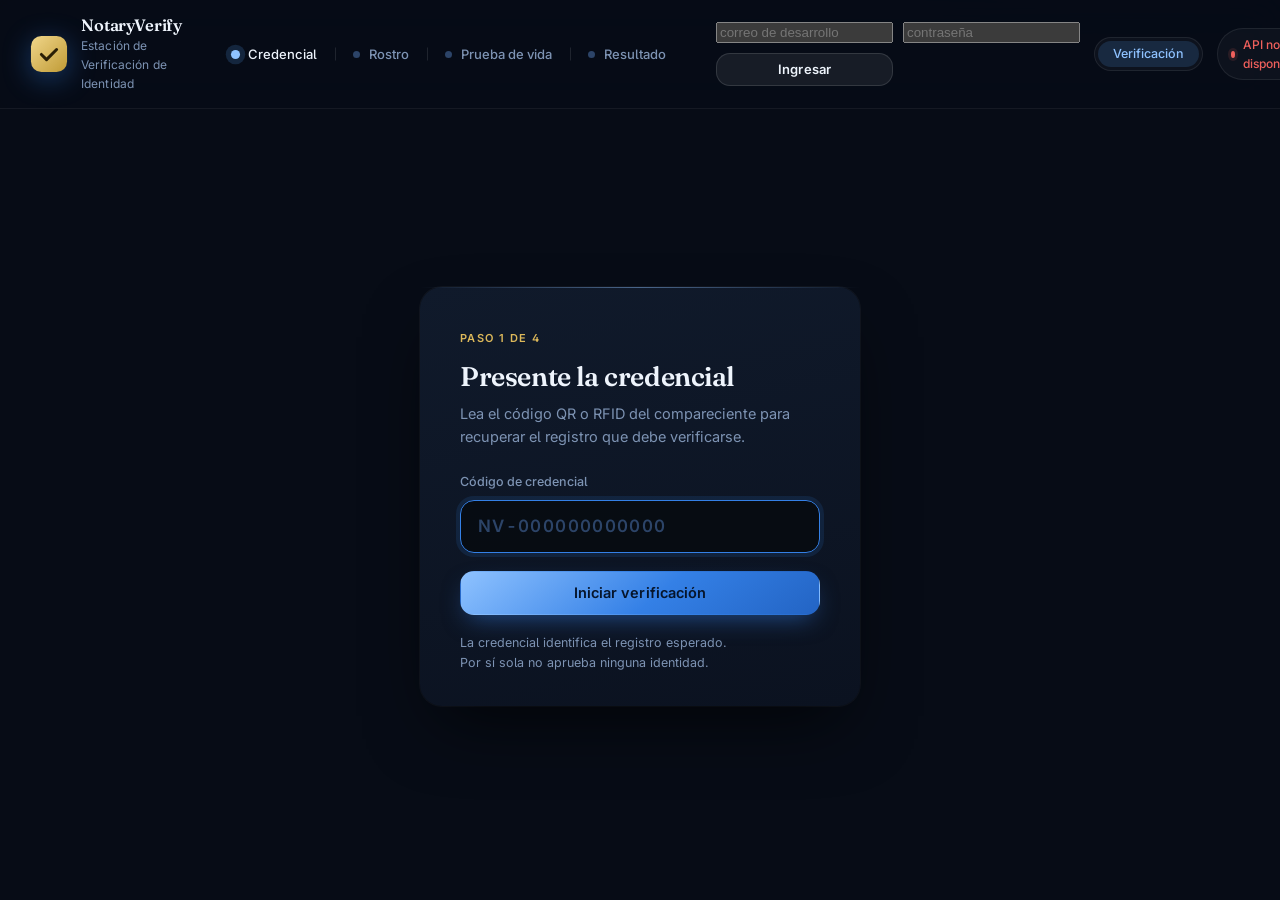
==== commit b9e4dc55: "feat: enforce role-based access" ====
--- a/frontend/index.html
+++ b/frontend/index.html
@@ -40,10 +40,20 @@
   </ol>
 
   <div class="barra__final">
+    <form id="form-login" class="acciones--par" aria-label="Inicio de sesión local">
+      <input id="login-correo" type="email" placeholder="correo de desarrollo" autocomplete="username" required />
+      <input id="login-password" type="password" placeholder="contraseña" autocomplete="current-password" required />
+      <button class="boton boton--sutil boton--compacto" type="submit">Ingresar</button>
+    </form>
+    <div id="sesion-activa" class="acciones--par" hidden>
+      <span id="sesion-usuario"></span>
+      <button class="boton boton--fantasma boton--compacto" id="boton-logout" type="button">Salir</button>
+    </div>
     <div class="modos" role="tablist">
       <button class="modo modo--activo" id="modo-verificar" role="tab">Verificación</button>
       <button class="modo" id="modo-administrar" role="tab">Administración</button>
     </div>
+    <p class="alerta" id="error-login" hidden></p>
     <div class="conexion" id="conexion">
       <span class="conexion__punto"></span>
       <span id="texto-api">conectando</span>
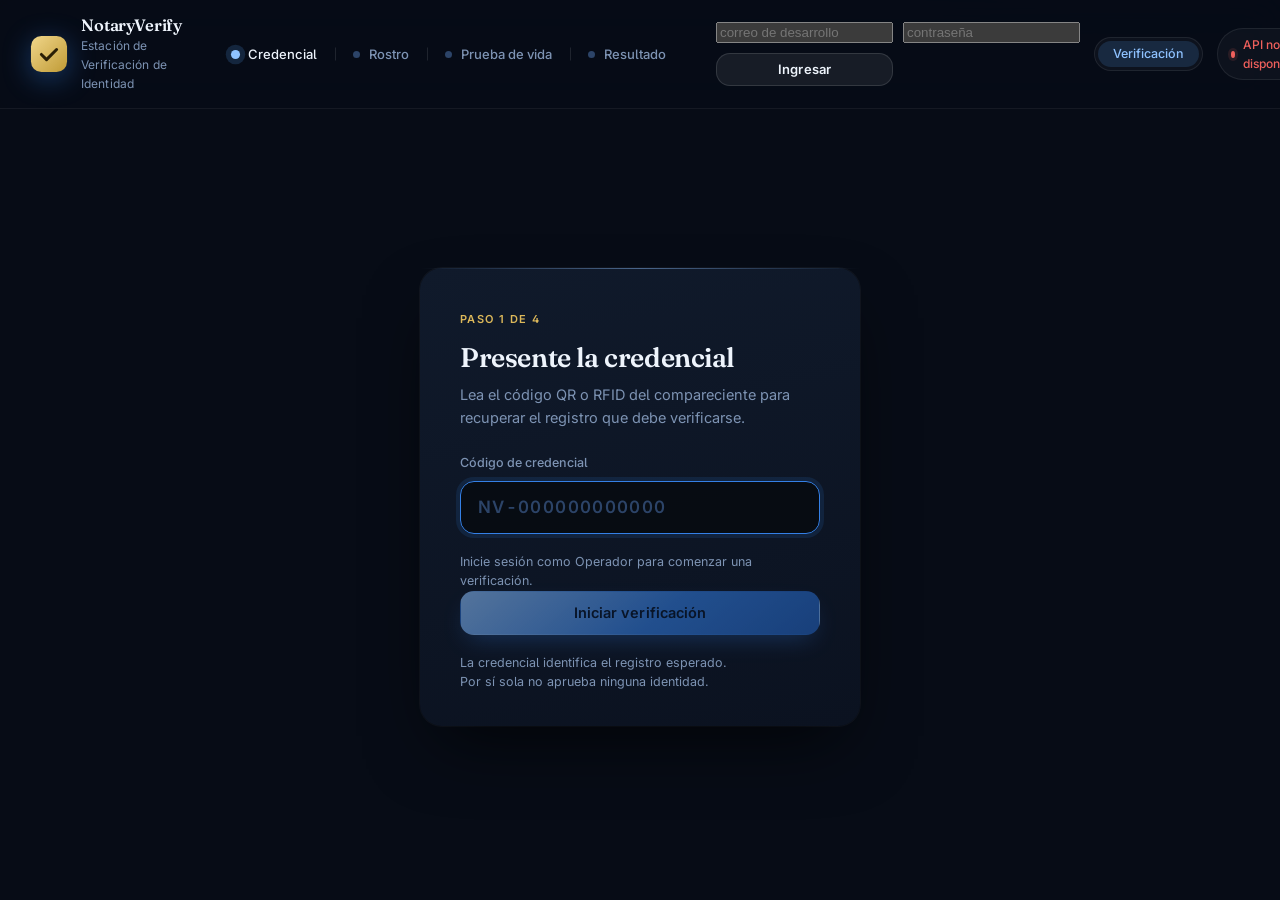
==== commit 5c46bf74: "feat: improve authenticated operator experience" ====
--- a/frontend/index.html
+++ b/frontend/index.html
@@ -77,6 +77,7 @@
       </label>
 
       <p class="alerta" id="error-credencial" hidden></p>
+      <p class="pie" id="aviso-sesion">Inicie sesión como Operador para comenzar una verificación.</p>
 
       <button class="boton boton--principal boton--ancho" id="boton-iniciar">
         <span class="boton__texto">Iniciar verificación</span>
